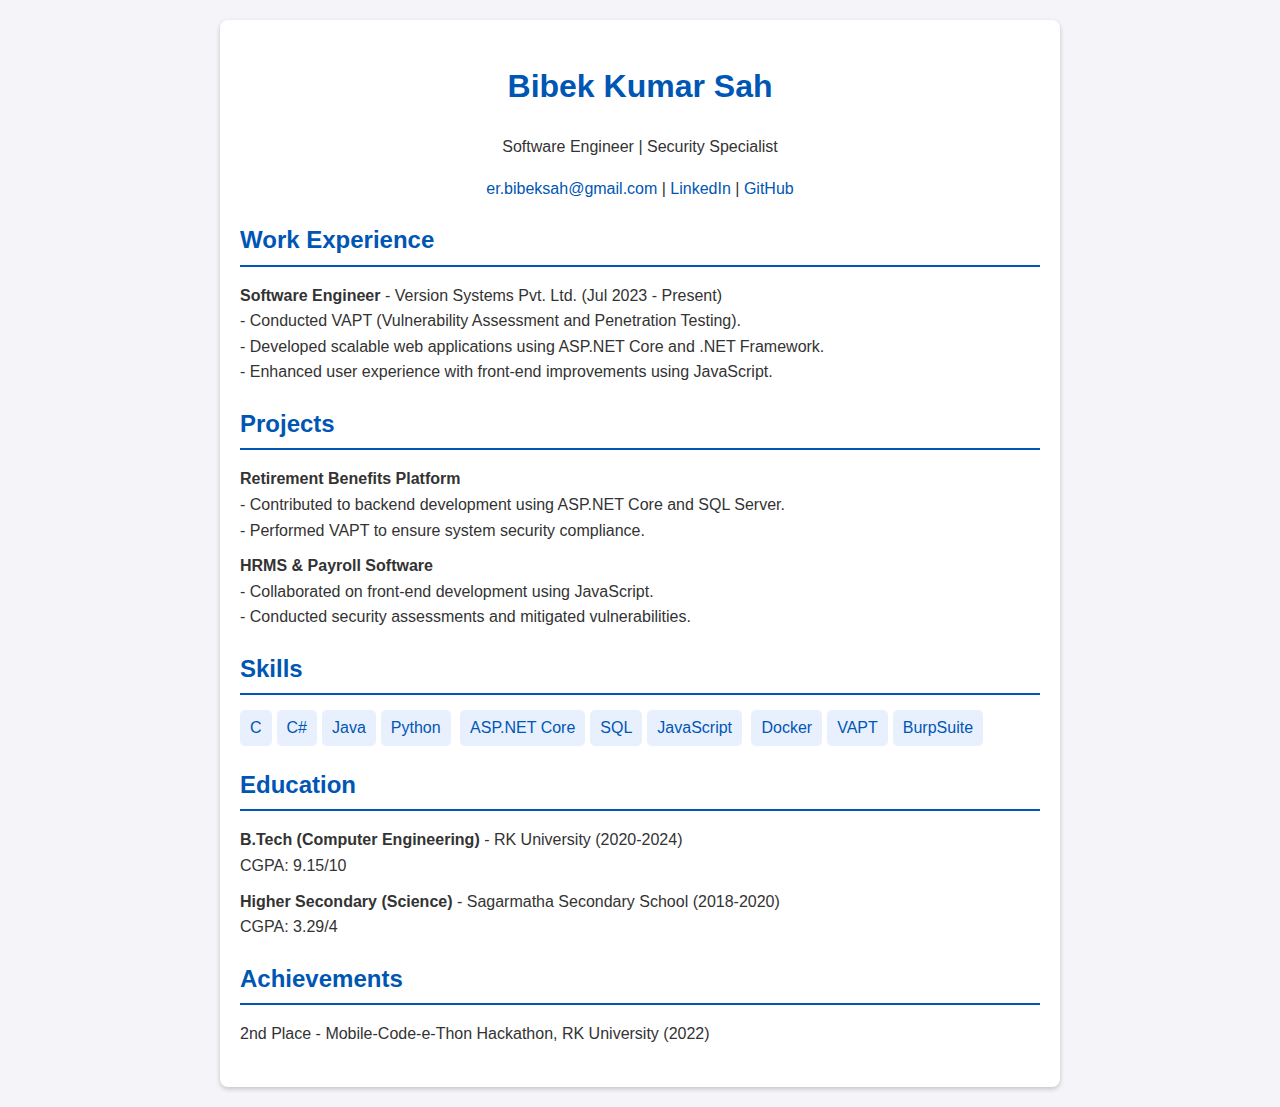
==== index.html @ cc879918 "Rename Index.html to index.html" ====
<!DOCTYPE html>
<html lang="en">
<head>
    <meta charset="UTF-8">
    <meta name="viewport" content="width=device-width, initial-scale=1.0">
    <title>Bibek Kumar Sah - CV</title>
    <style>
        body {
            font-family: Arial, sans-serif;
            line-height: 1.6;
            margin: 0;
            padding: 0;
            background-color: #f4f4f9;
            color: #333;
        }
        .container {
            max-width: 800px;
            margin: 20px auto;
            background: #fff;
            padding: 20px;
            box-shadow: 0 2px 5px rgba(0, 0, 0, 0.2);
            border-radius: 8px;
        }
        h1, h2 {
            color: #0056b3;
        }
        .section {
            margin-bottom: 20px;
        }
        .section h2 {
            border-bottom: 2px solid #0056b3;
            padding-bottom: 5px;
            margin-bottom: 10px;
        }
        .section ul {
            list-style-type: none;
            padding: 0;
        }
        .section ul li {
            margin-bottom: 10px;
        }
        .contact {
            text-align: center;
            margin-bottom: 20px;
        }
        .contact a {
            color: #0056b3;
            text-decoration: none;
        }
        .contact a:hover {
            text-decoration: underline;
        }
        .skills span {
            display: inline-block;
            background: #e8f0fe;
            color: #0056b3;
            padding: 5px 10px;
            margin: 5px 5px 0 0;
            border-radius: 5px;
        }
    </style>
</head>
<body>
    <div class="container">
        <header class="contact">
            <h1>Bibek Kumar Sah</h1>
            <p>Software Engineer | Security Specialist</p>
            <p>
                <a href="mailto:er.bibeksah@gmail.com">er.bibeksah@gmail.com</a> |
                <a href="https://www.linkedin.com/in/erbibeksah/" target="_blank">LinkedIn</a> |
                <a href="https://github.com/Shahbibek" target="_blank">GitHub</a>
            </p>
        </header>

        <section class="section">
            <h2>Work Experience</h2>
            <ul>
                <li>
                    <strong>Software Engineer</strong> - Version Systems Pvt. Ltd. (Jul 2023 - Present)<br>
                    - Conducted VAPT (Vulnerability Assessment and Penetration Testing).<br>
                    - Developed scalable web applications using ASP.NET Core and .NET Framework.<br>
                    - Enhanced user experience with front-end improvements using JavaScript.<br>
                </li>
            </ul>
        </section>

        <section class="section">
            <h2>Projects</h2>
            <ul>
                <li>
                    <strong>Retirement Benefits Platform</strong><br>
                    - Contributed to backend development using ASP.NET Core and SQL Server.<br>
                    - Performed VAPT to ensure system security compliance.<br>
                </li>
                <li>
                    <strong>HRMS & Payroll Software</strong><br>
                    - Collaborated on front-end development using JavaScript.<br>
                    - Conducted security assessments and mitigated vulnerabilities.<br>
                </li>
            </ul>
        </section>

        <section class="section">
            <h2>Skills</h2>
            <div class="skills">
                <span>C</span><span>C#</span><span>Java</span><span>Python</span>
                <span>ASP.NET Core</span><span>SQL</span><span>JavaScript</span>
                <span>Docker</span><span>VAPT</span><span>BurpSuite</span>
            </div>
        </section>

        <section class="section">
            <h2>Education</h2>
            <ul>
                <li>
                    <strong>B.Tech (Computer Engineering)</strong> - RK University (2020-2024)<br>
                    CGPA: 9.15/10
                </li>
                <li>
                    <strong>Higher Secondary (Science)</strong> - Sagarmatha Secondary School (2018-2020)<br>
                    CGPA: 3.29/4
                </li>
            </ul>
        </section>

        <section class="section">
            <h2>Achievements</h2>
            <ul>
                <li>2nd Place - Mobile-Code-e-Thon Hackathon, RK University (2022)</li>
            </ul>
        </section>
    </div>
</body>
</html>
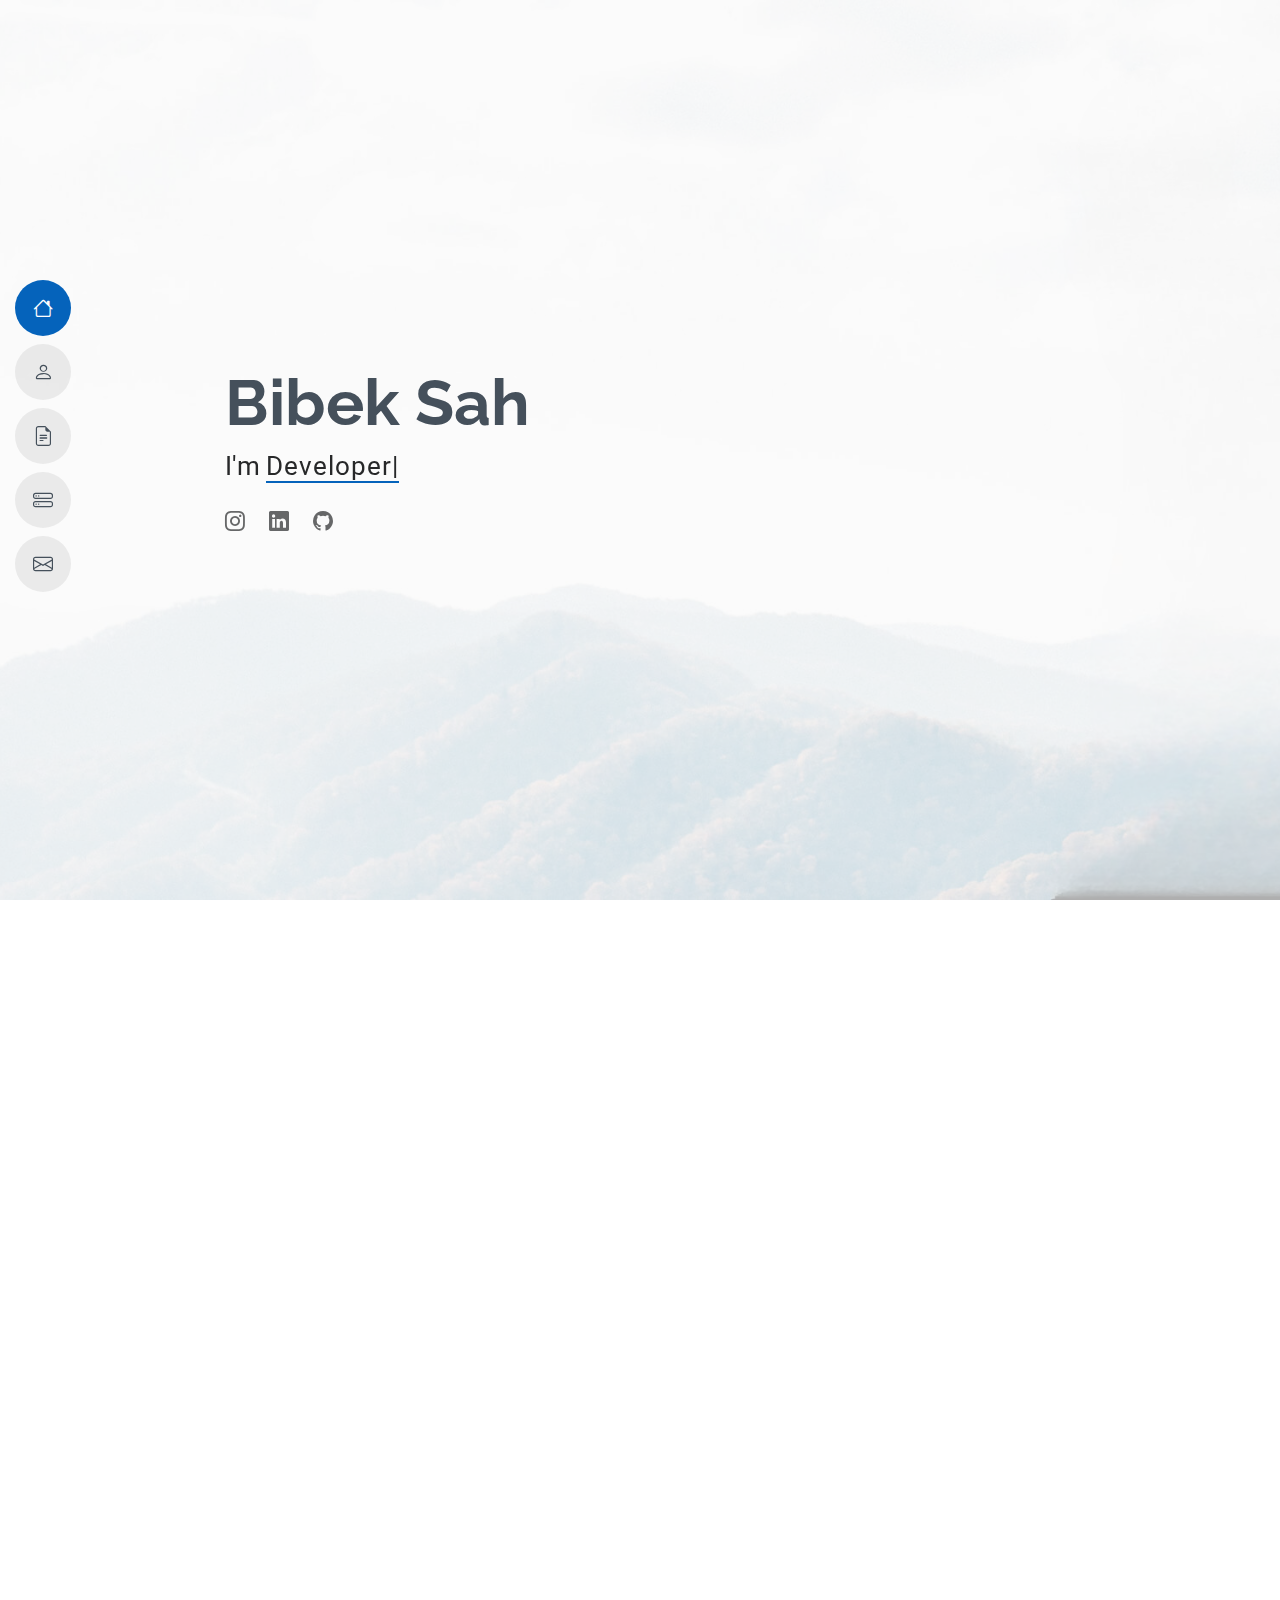
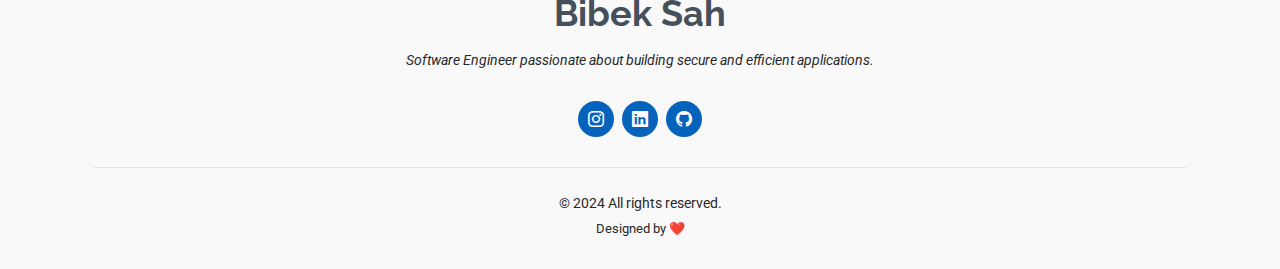
==== commit bab50bd4: "Rename Index.html to index.html" ====
--- a/index.html
+++ b/index.html
@@ -1,134 +1,385 @@
 <!DOCTYPE html>
 <html lang="en">
+
 <head>
-    <meta charset="UTF-8">
-    <meta name="viewport" content="width=device-width, initial-scale=1.0">
-    <title>Bibek Kumar Sah - CV</title>
-    <style>
-        body {
-            font-family: Arial, sans-serif;
-            line-height: 1.6;
-            margin: 0;
-            padding: 0;
-            background-color: #f4f4f9;
-            color: #333;
-        }
-        .container {
-            max-width: 800px;
-            margin: 20px auto;
-            background: #fff;
-            padding: 20px;
-            box-shadow: 0 2px 5px rgba(0, 0, 0, 0.2);
-            border-radius: 8px;
-        }
-        h1, h2 {
-            color: #0056b3;
-        }
-        .section {
-            margin-bottom: 20px;
-        }
-        .section h2 {
-            border-bottom: 2px solid #0056b3;
-            padding-bottom: 5px;
-            margin-bottom: 10px;
-        }
-        .section ul {
-            list-style-type: none;
-            padding: 0;
-        }
-        .section ul li {
-            margin-bottom: 10px;
-        }
-        .contact {
-            text-align: center;
-            margin-bottom: 20px;
-        }
-        .contact a {
-            color: #0056b3;
-            text-decoration: none;
-        }
-        .contact a:hover {
-            text-decoration: underline;
-        }
-        .skills span {
-            display: inline-block;
-            background: #e8f0fe;
-            color: #0056b3;
-            padding: 5px 10px;
-            margin: 5px 5px 0 0;
-            border-radius: 5px;
-        }
-    </style>
+  <meta charset="utf-8">
+  <meta content="width=device-width, initial-scale=1.0" name="viewport">
+  <title>Bibek Sah</title>
+  <meta content="" name="description">
+  <meta content="" name="keywords">
+
+  <!-- Favicons -->
+  <link href="port-folio/assets/img/favicon.png" rel="icon">
+  <link href="port-folio/assets/img/apple-touch-icon.png" rel="apple-touch-icon">
+
+  <!-- Fonts -->
+  <link href="https://fonts.googleapis.com" rel="preconnect">
+  <link href="https://fonts.gstatic.com" rel="preconnect" crossorigin>
+  <link href="https://fonts.googleapis.com/css2?family=Roboto:ital,wght@0,100;0,300;0,400;0,500;0,700;0,900;1,100;1,300;1,400;1,500;1,700;1,900&family=Poppins:ital,wght@0,100;0,200;0,300;0,400;0,500;0,600;0,700;0,800;0,900;1,100;1,200;1,300;1,400;1,500;1,600;1,700;1,800;1,900&family=Raleway:ital,wght@0,100;0,200;0,300;0,400;0,500;0,600;0,700;0,800;0,900;1,100;1,200;1,300;1,400;1,500;1,600;1,700;1,800;1,900&display=swap" rel="stylesheet">
+
+  <!-- Vendor CSS Files -->
+  <link href="port-folio/assets/vendor/bootstrap/css/bootstrap.min.css" rel="stylesheet">
+  <link href="port-folio/assets/vendor/bootstrap-icons/bootstrap-icons.css" rel="stylesheet">
+  <link href="port-folio/assets/vendor/aos/aos.css" rel="stylesheet">
+  <link href="port-folio/assets/vendor/glightbox/css/glightbox.min.css" rel="stylesheet">
+  <link href="port-folio/assets/vendor/swiper/swiper-bundle.min.css" rel="stylesheet">
+
+  <!-- Main CSS File -->
+  <link href="port-folio/assets/css/main.css" rel="stylesheet">
 </head>
-<body>
+
+<body class="index-page">
+  <header id="header" class="header d-flex flex-column justify-content-center">
+    <i class="header-toggle d-xl-none bi bi-list"></i>
+    <nav id="navmenu" class="navmenu">
+      <ul>
+        <li><a href="#hero" class="active"><i class="bi bi-house navicon"></i><span>Home</span></a></li>
+        <li><a href="#about"><i class="bi bi-person navicon"></i><span>About</span></a></li>
+        <li><a href="#resume"><i class="bi bi-file-earmark-text navicon"></i><span>Resume</span></a></li>
+        <li><a href="#projects"><i class="bi bi-hdd-stack navicon"></i><span>Project</span></a></li>
+        <li><a href="#contact"><i class="bi bi-envelope navicon"></i><span>Contact</span></a></li>
+      </ul>
+    </nav>
+  </header>
+
+  <main class="main">
+    <!-- Hero Section -->
+    <section id="hero" class="hero section light-background">
+      <img src="port-folio/assets/img/hero-bg.jpg" alt="">
+      <div class="container" data-aos="zoom-out">
+        <div class="row justify-content-center">
+          <div class="col-lg-9">
+            <h2>Bibek Sah</h2>
+            <p>I'm <span class="typed" data-typed-items="Developer, Software Engineer, Web Security Specialist">Developer</span><span class="typed-cursor typed-cursor--blink" aria-hidden="true"></span></p>
+            <div class="social-links">
+              <a href="https://www.instagram.com/er.bibeksah"><i class="bi bi-instagram"></i></a>
+              <a href="https://www.linkedin.com/in/erbibeksah"><i class="bi bi-linkedin"></i></a>
+              <a href="https://github.com/erbibeksah"><i class="bi bi-github"></i></a>
+            </div>
+          </div>
+        </div>
+      </div>
+    </section>
+
+    <!-- About Section -->
+    <section id="about" class="about section">
+      <!-- Section Title -->
+      <div class="container section-title" data-aos="fade-up">
+        <h2>About</h2>
+        <p>Hi, I'm Bibek, a Software Engineer passionate about building secure and efficient applications. I enjoy exploring new technologies, contributing to open-source projects, and staying updated on the latest trends in cybersecurity and software development.</p>
+      </div>
+
+      <div class="container" data-aos="fade-up" data-aos-delay="100">
+        <div class="row gy-4 justify-content-center">
+          <div class="col-lg-4">
+            <img src="port-folio/assets/img/profile-img.jpg" class="img-fluid" alt="">
+          </div>
+          <div class="col-lg-8 content">
+            <h2>Software Engineer</h2>
+            <p class="fst-italic py-3">
+              Highly motivated and results-oriented Security-focused Software Developer with over 1.5 years of hands-on experience in designing, developing, and securing scalable web applications. Adept at leveraging ASP.NET Core, ASP.NET MVC, .NET Framework, Microsoft SQL Server, PostgreSQL, Razor Pages, and JavaScript to build robust and high-performance software solutions. Proficient in implementing security best practices and ensuring application integrity in complex environments. Strong problem-solving abilities and committed to delivering secure, efficient, and innovative solutions. Eager to contribute technical expertise and thrive in a dynamic, growth-oriented team.
+            </p>
+            <div class="row">
+              <div class="col-lg-6">
+                <ul>
+                  <li><i class="bi bi-chevron-right"></i> <strong>DOB:</strong> <span>01-Oct-2001</span></li>
+                  <li><i class="bi bi-chevron-right"></i> <strong>Website:</strong> <span><a href="https://erbibeksah.com.np">Plug Me <svg xmlns="http://www.w3.org/2000/svg" height="24px" viewBox="0 -960 960 960" width="24px" fill="#0563bb"><path d="m356-300 204-204v90h80v-226H414v80h89L300-357l56 57ZM480-80q-83 0-156-31.5T197-197q-54-54-85.5-127T80-480q0-83 31.5-156T197-763q54-54 127-85.5T480-880q83 0 156 31.5T763-763q54 54 85.5 127T880-480q0 83-31.5 156T763-197q-54 54-127 85.5T480-80Zm0-80q134 0 227-93t93-227q0-134-93-227t-227-93q-134 0-227 93t-93 227q0 134 93 227t227 93Zm0-320Z"/></svg></a></span></li>
+                  <li><i class="bi bi-chevron-right"></i> <strong>Phone:</strong> <span>+91 90312 18128 (Ind)</span></li>
+                </ul>
+              </div>
+              <div class="col-lg-6">
+                <ul>
+                  <li><i class="bi bi-chevron-right"></i> <strong>Degree:</strong> <span>B.Tech (Computer Engineering)</span></li>
+                  <li><i class="bi bi-chevron-right"></i> <strong>Email:</strong> <span>er.bibeksah@gmail.com</span></li>
+                  <li><i class="bi bi-chevron-right"></i> <strong>City:</strong> <span>Siraha, Nepal (Permanent)</span></li>
+                </ul>
+              </div>
+            </div>
+          </div>
+        </div>
+      </div>
+    </section>
+
+    <!-- Skills Section -->
+    <section id="skills" class="skills section">
+      <!-- Section Title -->
+      <div class="container section-title" data-aos="fade-up">
+        <h2>Skills & Expertise</h2>
+        <p>I specialize in designing secure, scalable, and innovative software solutions. With expertise in full-stack development, vulnerability assessment, and modern technologies, I bring precision and creativity to every project. My passion lies in solving complex challenges through secure and innovative solutions, ensuring optimal performance and user satisfaction. Here are some of my core skills.</p>
+      </div>
+
+      <div class="container" data-aos="fade-up" data-aos-delay="100">
+        <div class="row skills-content skills-animation">
+          <div class="col-lg-6">
+            <div class="progress">
+              <span class="skill">
+                <ul>
+                  <li>
+                    <strong>Proficient in programming languages: C, C#, Java, Python, and JavaScript.</strong>
+                  </li>
+                </ul>
+              </span>
+            </div>
+
+            <div class="progress">
+              <span class="skill">
+                <ul>
+                  <li>
+                    <strong>Expertise in backend frameworks: ASP.NET Core, Node.js.</strong>
+                  </li>
+                </ul>
+              </span>
+            </div>
+
+            <div class="progress">
+              <span class="skill">
+                <ul>
+                  <li>
+                    <strong>Experienced in security practices: BurpSuite, SQLMap.</strong>
+                  </li>
+                </ul>
+              </span>
+            </div>
+          </div>
+
+          <div class="col-lg-6">
+            <div class="progress">
+              <span class="skill">
+                <ul>
+                  <li>
+                    <strong>Strong in database management: SQL Server, PostgreSQL, MongoDB.</strong>
+                  </li>
+                </ul>
+              </span>
+            </div>
+
+            <div class="progress">
+              <span class="skill">
+                <ul>
+                  <li>
+                    <strong>Skilled in automation and testing tools: Playwright, Unit Test, SonarQube.</strong>
+                  </li>
+                </ul>
+              </span>
+            </div>
+
+            <div class="progress">
+              <span class="skill">
+                <ul>
+                  <li>
+                    <strong>Proficient in DevOps tools: Docker, Git, Azure Services, IIS.</strong>
+                  </li>
+                </ul>
+              </span>
+            </div>
+          </div>
+        </div>
+      </div>
+    </section>
+
+    <!-- Resume Section -->
+    <section id="resume" class="resume section">
+      <!-- Section Title -->
+      <div class="container section-title" data-aos="fade-up">
+        <h2>Resume</h2>
+        <p>A detailed overview of my professional journey, showcasing my expertise in secure software development, automation testing, and scalable application design. With a strong foundation in programming and hands-on experience in tools like ASP.NET Core, Playwright, BurpSuite, and SqlMap, my resume reflects my passion for solving complex challenges with innovative solutions.</p>
+      </div>
+
+      <div class="container">
+        <div class="row">
+          <div class="col-lg-6" data-aos="fade-up" data-aos-delay="100">
+            <h3 class="resume-title">Summary</h3>
+            <div class="resume-item pb-0">
+              <h4>BIBEK KUMAR SAH</h4>
+              <p><em>Innovative and deadline-driven Software Developer with 1.5+ years of experience designing and developing user-centered Web Applications from initial concept to final, polished deliverable.</em></p>
+              <ul>
+                <li>Siraha -17, Siraha, Sagarmatha, Nepal (Permanent)</li>
+                <li>Rajkot, Gujarat, India (Current)</li>
+                <li>(+91) 90312 18128</li>
+                <li>er.bibeksah@gmail.com</li>
+              </ul>
+            </div>
+
+            <h3 class="resume-title">Education</h3>
+            <div class="resume-item">
+              <h4>Bachelor of Technology in Computer Engineering</h4>
+              <h5>2020 - 2024</h5>
+              <p><em>RK University, Rajkot, India</em></p>
+              <p>During my B.Tech journey, I honed my skills in programming, software development, and system security. I actively contributed to academic projects, including the development of secure web applications. My coursework included advanced topics like Data Structures, Algorithms, Database Management, and Cybersecurity, which strengthened my problem-solving abilities and technical expertise.</p>
+            </div>
+            <div class="resume-item">
+              <h4>Higher Secondary (Science)</h4>
+              <h5>2018 - 2020</h5>
+              <p><em>Sagarmatha Secondary School, Mirchaiya, Sagarmatha, Nepal</em></p>
+              <p>Completed higher secondary education with a focus on core science subjects, including Physics, Chemistry, and Mathematics, achieving a CGPA of 3.29/4. Actively participated in science exhibitions and problem-solving competitions, laying a strong foundation for pursuing a career in computer engineering.</p>
+            </div>
+          </div>
+
+          <div class="col-lg-6" data-aos="fade-up" data-aos-delay="200">
+            <h3 class="resume-title">Professional Experience</h3>
+            <div class="resume-item">
+              <h4>Software Engineer</h4>
+              <h5>July 2023 - Present</h5>
+              <p><em>Version Systems Pvt. Ltd. Rajkot, Gujarat, India</em></p>
+              <ul>
+                <p>As a Software Engineer, I withhold the responsibilities of,</p>
+                <li>VAPT (Vulnerability Assessment and Penetration Testing)</li>
+                <li>Implementing security best practices in all aspects of software development</li>
+                <li>Developing and maintaining web applications using ASP.NET MVC and .net framework</li>
+                <li>Database design, implementation, and maintenance using Microsoft SQL Server</li>
+                <li>Developing frontend functionalities and enhancing user experience using JavaScript</li>
+              </ul>
+            </div>
+          </div>
+        </div>
+      </div>
+    </section>
+
+    <!-- Portfolio Section -->
+    <section id="projects" class="portfolio section">
+      <div class="container section-title" data-aos="fade-up">
+        <h2>Projects</h2>
+        <p>Here are some of the key projects I've worked on, showcasing my expertise in secure software development, system optimization, and full-stack application development. Each project demonstrates my commitment to building robust, efficient, and secure solutions.</p>
+      </div>
+
+      <div class="container">
+        <div class="isotope-layout" data-default-filter="*" data-layout="masonry" data-sort="original-order">
+          <ul class="portfolio-filters isotope-filters" data-aos="fade-up" data-aos-delay="100">
+            <li data-filter="*" class="filter-active">All</li>
+            <li data-filter=".filter-app">Enterprise</li>
+            <li data-filter=".filter-branding">Web</li>
+          </ul>
+
+          <div class="row gy-4 isotope-container" data-aos="fade-up" data-aos-delay="200">
+            <div class="col-lg-4 col-md-6 portfolio-item isotope-item filter-app">
+              <img src="port-folio/assets/img/masonry-portfolio/masonry-portfolio-1.jpg" class="img-fluid" alt="">
+              <div class="portfolio-info">
+                <h4>Retirement Benefits System</h4>
+                <p>ASP.NET Core, SQL Server</p>
+                <a href="port-folio/assets/img/masonry-portfolio/masonry-portfolio-1.jpg" title="Retirement Benefits System" data-gallery="portfolio-gallery-app" class="glightbox preview-link"><i class="bi bi-zoom-in"></i></a>
+                <a href="port-folio/portfolio-details.html?project=retirement" title="More Details" class="details-link"><i class="bi bi-link-45deg"></i></a>
+              </div>
+            </div>
+
+            <div class="col-lg-4 col-md-6 portfolio-item isotope-item filter-branding">
+              <img src="port-folio/assets/img/masonry-portfolio/masonry-portfolio-3.jpg" class="img-fluid" alt="">
+              <div class="portfolio-info">
+                <h4>HRMS & Payroll Platform</h4>
+                <p>JavaScript, C#, SQL</p>
+                <a href="port-folio/assets/img/masonry-portfolio/masonry-portfolio-3.jpg" title="HRMS & Payroll" data-gallery="portfolio-gallery-branding" class="glightbox preview-link"><i class="bi bi-zoom-in"></i></a>
+                <a href="port-folio/portfolio-details.html?project=hrms" title="More Details" class="details-link"><i class="bi bi-link-45deg"></i></a>
+              </div>
+            </div>
+          </div>
+        </div>
+      </div>
+    </section>
+
+    <!-- Contact Section -->
+    <section id="contact" class="contact section">
+      <!-- Section Title -->
+      <div class="container section-title" data-aos="fade-up">
+        <h2>Contact</h2>
+        <p>Looking forward to hearing from you</p>
+      </div>
+
+      <div class="container" data-aos="fade" data-aos-delay="100">
+        <div class="row gy-4">
+          <div class="col-lg-4">
+            <div class="info-item d-flex" data-aos="fade-up" data-aos-delay="200">
+              <i class="bi bi-geo-alt flex-shrink-0"></i>
+              <div>
+                <h3>Address</h3>
+                <p>Siraha - 17, Siraha, Sagarmatha, Nepal</p>
+              </div>
+            </div>
+
+            <div class="info-item d-flex" data-aos="fade-up" data-aos-delay="300">
+              <i class="bi bi-telephone flex-shrink-0"></i>
+              <div>
+                <h3>Phone</h3>
+                <p>+91 90312 18128</p>
+              </div>
+            </div>
+
+            <div class="info-item d-flex" data-aos="fade-up" data-aos-delay="400">
+              <i class="bi bi-envelope flex-shrink-0"></i>
+              <div>
+                <h3>Email</h3>
+                <p>er.bibeksah@gmail.com</p>
+              </div>
+            </div>
+          </div>
+
+          <div class="col-lg-8">
+            <form action="forms/contact.php" method="post" class="php-email-form" data-aos="fade-up" data-aos-delay="200">
+              <div class="row gy-4">
+                <div class="col-md-6">
+                  <input type="text" name="name" class="form-control" placeholder="Your Name" required>
+                </div>
+                <div class="col-md-6">
+                  <input type="email" class="form-control" name="email" placeholder="Your Email" required>
+                </div>
+                <div class="col-md-12">
+                  <input type="text" class="form-control" name="subject" placeholder="Subject" required>
+                </div>
+                <div class="col-md-12">
+                  <textarea class="form-control" name="message" rows="6" placeholder="Message" required></textarea>
+                </div>
+                <div class="col-md-12 text-center">
+                  <div class="loading">Loading</div>
+                  <div class="error-message"></div>
+                  <div class="sent-message">Your message has been sent. Thank you!</div>
+                  <button type="submit">Send Message</button>
+                </div>
+              </div>
+            </form>
+          </div>
+        </div>
+      </div>
+    </section>
+  </main>
+
+  <!-- Footer -->
+  <footer id="footer" class="footer position-relative light-background">
     <div class="container">
-        <header class="contact">
-            <h1>Bibek Kumar Sah</h1>
-            <p>Software Engineer | Security Specialist</p>
-            <p>
-                <a href="mailto:er.bibeksah@gmail.com">er.bibeksah@gmail.com</a> |
-                <a href="https://www.linkedin.com/in/erbibeksah/" target="_blank">LinkedIn</a> |
-                <a href="https://github.com/Shahbibek" target="_blank">GitHub</a>
-            </p>
-        </header>
-
-        <section class="section">
-            <h2>Work Experience</h2>
-            <ul>
-                <li>
-                    <strong>Software Engineer</strong> - Version Systems Pvt. Ltd. (Jul 2023 - Present)<br>
-                    - Conducted VAPT (Vulnerability Assessment and Penetration Testing).<br>
-                    - Developed scalable web applications using ASP.NET Core and .NET Framework.<br>
-                    - Enhanced user experience with front-end improvements using JavaScript.<br>
-                </li>
-            </ul>
-        </section>
-
-        <section class="section">
-            <h2>Projects</h2>
-            <ul>
-                <li>
-                    <strong>Retirement Benefits Platform</strong><br>
-                    - Contributed to backend development using ASP.NET Core and SQL Server.<br>
-                    - Performed VAPT to ensure system security compliance.<br>
-                </li>
-                <li>
-                    <strong>HRMS & Payroll Software</strong><br>
-                    - Collaborated on front-end development using JavaScript.<br>
-                    - Conducted security assessments and mitigated vulnerabilities.<br>
-                </li>
-            </ul>
-        </section>
-
-        <section class="section">
-            <h2>Skills</h2>
-            <div class="skills">
-                <span>C</span><span>C#</span><span>Java</span><span>Python</span>
-                <span>ASP.NET Core</span><span>SQL</span><span>JavaScript</span>
-                <span>Docker</span><span>VAPT</span><span>BurpSuite</span>
-            </div>
-        </section>
-
-        <section class="section">
-            <h2>Education</h2>
-            <ul>
-                <li>
-                    <strong>B.Tech (Computer Engineering)</strong> - RK University (2020-2024)<br>
-                    CGPA: 9.15/10
-                </li>
-                <li>
-                    <strong>Higher Secondary (Science)</strong> - Sagarmatha Secondary School (2018-2020)<br>
-                    CGPA: 3.29/4
-                </li>
-            </ul>
-        </section>
-
-        <section class="section">
-            <h2>Achievements</h2>
-            <ul>
-                <li>2nd Place - Mobile-Code-e-Thon Hackathon, RK University (2022)</li>
-            </ul>
-        </section>
+      <h3 class="sitename">Bibek Sah</h3>
+      <p>Software Engineer passionate about building secure and efficient applications.</p>
+      <div class="social-links d-flex justify-content-center">
+        <a href="https://www.instagram.com/er.bibeksah"><i class="bi bi-instagram"></i></a>
+        <a href="https://www.linkedin.com/in/erbibeksah"><i class="bi bi-linkedin"></i></a>
+        <a href="https://github.com/erbibeksah"><i class="bi bi-github"></i></a>
+      </div>
+      <div class="container">
+        <div class="copyright">
+          <span>&copy; 2024 All rights reserved.</span>
+        </div>
+        <div class="credits">
+          Designed by ❤️
+        </div>
+      </div>
     </div>
+  </footer>
+
+  <!-- Scroll Top -->
+  <a href="#" id="scroll-top" class="scroll-top d-flex align-items-center justify-content-center"><i class="bi bi-arrow-up-short"></i></a>
+
+  <!-- Preloader -->
+  <div id="preloader"></div>
+
+  <!-- Vendor JS Files -->
+  <script src="port-folio/assets/vendor/bootstrap/js/bootstrap.bundle.min.js"></script>
+  <script src="port-folio/assets/vendor/php-email-form/validate.js"></script>
+  <script src="port-folio/assets/vendor/aos/aos.js"></script>
+  <script src="port-folio/assets/vendor/typed.js/typed.umd.js"></script>
+  <script src="port-folio/assets/vendor/purecounter/purecounter_vanilla.js"></script>
+  <script src="port-folio/assets/vendor/waypoints/noframework.waypoints.js"></script>
+  <script src="port-folio/assets/vendor/glightbox/js/glightbox.min.js"></script>
+  <script src="port-folio/assets/vendor/imagesloaded/imagesloaded.pkgd.min.js"></script>
+  <script src="port-folio/assets/vendor/isotope-layout/isotope.pkgd.min.js"></script>
+  <script src="port-folio/assets/vendor/swiper/swiper-bundle.min.js"></script>
+
+  <!-- Main JS File -->
+  <script src="port-folio/assets/js/main.js"></script>
 </body>
-</html>
+</html> 
